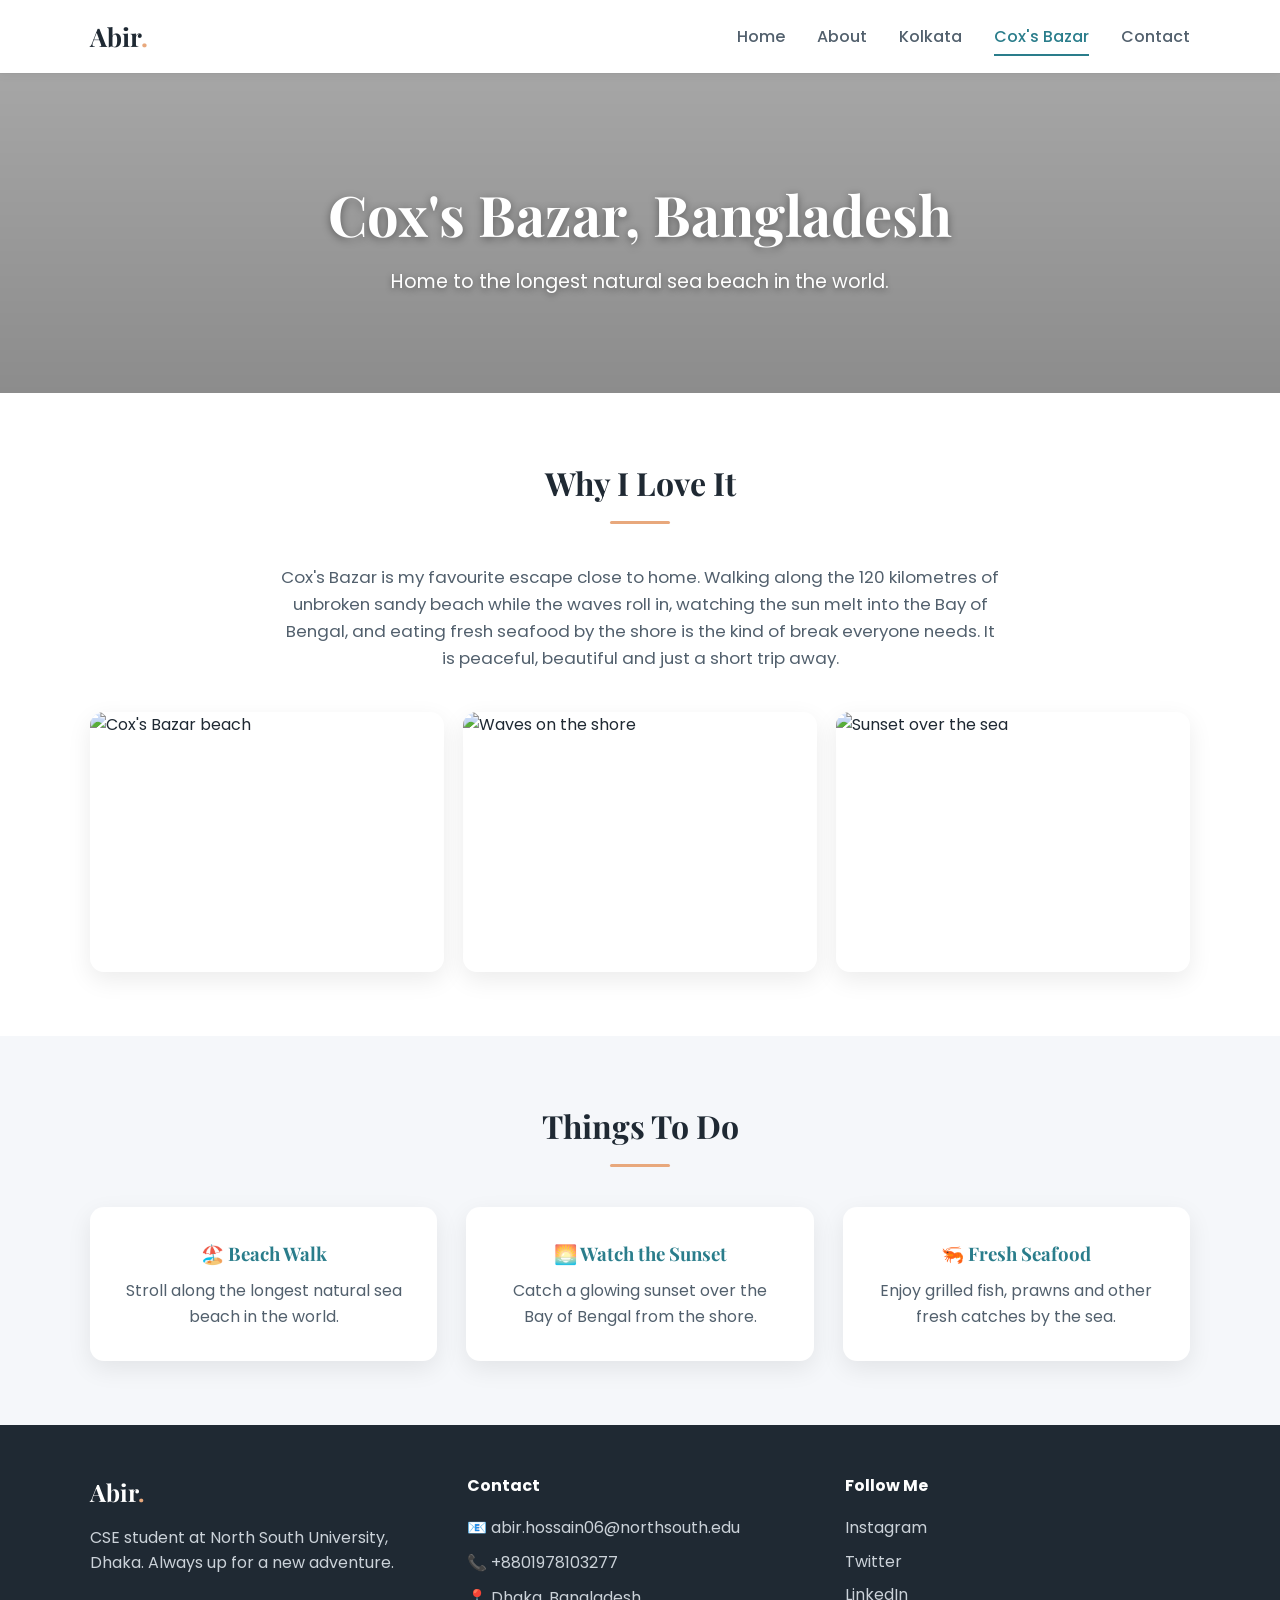
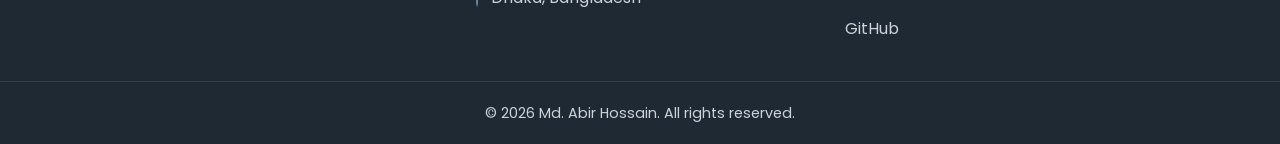
==== coxsbazar.html @ 002c5c0d "Without ai polishing" ====
<!DOCTYPE html>
<html lang="en">
<head>
  <meta charset="UTF-8" />
  <meta name="viewport" content="width=device-width, initial-scale=1.0" />
  <title>Cox's Bazar — Md. Abir Hossain</title>
  <link rel="stylesheet" href="css/style.css" />
</head>
<body>
  <header class="site-header">
    <div class="container nav-wrap">
      <a href="index.html" class="logo">Abir<span>.</span></a>
      <input type="checkbox" id="nav-toggle" class="nav-toggle" />
      <label for="nav-toggle" class="nav-toggle-label"><span></span></label>
      <nav class="main-nav">
        <ul>
          <li><a href="index.html">Home</a></li>
          <li><a href="about.html">About</a></li>
          <li><a href="kolkata.html">Kolkata</a></li>
          <li><a href="coxsbazar.html" class="active">Cox's Bazar</a></li>
          <li><a href="index.html#contact">Contact</a></li>
        </ul>
      </nav>
    </div>
  </header>

  <section
    class="travel-hero"
    style="background-image: linear-gradient(rgba(0,0,0,0.35), rgba(0,0,0,0.45)), url('https://images.unsplash.com/photo-1559494007-9f5847c49d94?auto=format&fit=crop&w=1400&q=80');"
  >
    <div class="container">
      <h1>Cox's Bazar, Bangladesh</h1>
      <p>Home to the longest natural sea beach in the world.</p>
    </div>
  </section>

  <section class="section">
    <div class="container">
      <h2 class="section-title">Why I Love It</h2>
      <p class="intro-text">
        Cox's Bazar is my favourite escape close to home. Walking along the
        120 kilometres of unbroken sandy beach while the waves roll in, watching
        the sun melt into the Bay of Bengal, and eating fresh seafood by the
        shore is the kind of break everyone needs. It is peaceful, beautiful and
        just a short trip away.
      </p>

      <div class="gallery">
        <img src="https://images.unsplash.com/photo-1559494007-9f5847c49d94?auto=format&fit=crop&w=500&q=80" alt="Cox's Bazar beach" />
        <img src="https://images.unsplash.com/photo-1507525428034-b723cf961d3e?auto=format&fit=crop&w=500&q=80" alt="Waves on the shore" />
        <img src="https://images.unsplash.com/photo-1505228395891-9a51e7e86bf6?auto=format&fit=crop&w=500&q=80" alt="Sunset over the sea" />
      </div>
    </div>
  </section>

  <section class="section section-alt">
    <div class="container">
      <h2 class="section-title">Things To Do</h2>
      <div class="card-grid">
        <article class="card">
          <h3>🏖️ Beach Walk</h3>
          <p>Stroll along the longest natural sea beach in the world.</p>
        </article>
        <article class="card">
          <h3>🌅 Watch the Sunset</h3>
          <p>Catch a glowing sunset over the Bay of Bengal from the shore.</p>
        </article>
        <article class="card">
          <h3>🦐 Fresh Seafood</h3>
          <p>Enjoy grilled fish, prawns and other fresh catches by the sea.</p>
        </article>
      </div>
    </div>
  </section>

  <footer id="contact" class="site-footer">
    <div class="container footer-grid">
      <div>
        <h3 class="footer-logo">Abir<span>.</span></h3>
        <p>CSE student at North South University, Dhaka. Always up for a new adventure.</p>
      </div>
      <div>
        <h4>Contact</h4>
        <ul class="footer-list">
          <li>📧 abir.hossain06@northsouth.edu</li>
          <li>📞 +8801978103277</li>
          <li>📍 Dhaka, Bangladesh</li>
        </ul>
      </div>
      <div>
        <h4>Follow Me</h4>
        <ul class="social-links">
          <li><a href="#">Instagram</a></li>
          <li><a href="#">Twitter</a></li>
          <li><a href="#">LinkedIn</a></li>
          <li><a href="#">GitHub</a></li>
        </ul>
      </div>
    </div>
    <div class="footer-bottom">
      <p>&copy; 2026 Md. Abir Hossain. All rights reserved.</p>
    </div>
  </footer>
</body>
</html>
---- css/style.css ----
/* fonts and color variables */
@import url('https://fonts.googleapis.com/css2?family=Poppins:wght@400;500;600;700&family=Playfair+Display:wght@600;700&display=swap');

:root {
  --primary: #2a7d8b;
  --primary-dark: #1f5f6a;
  --accent: #e8a87c;
  --dark: #1f2933;
  --gray: #52606d;
  --light: #f5f7fa;
  --white: #ffffff;
  --shadow: 0 8px 24px rgba(0, 0, 0, 0.08);
  --radius: 14px;
  --transition: 0.3s ease;
}

* {
  margin: 0;
  padding: 0;
  box-sizing: border-box;
}

html {
  scroll-behavior: smooth;
}

body {
  font-family: 'Poppins', sans-serif;
  color: var(--dark);
  line-height: 1.6;
  background: var(--white);
}

h1, h2, h3, .logo, .footer-logo {
  font-family: 'Playfair Display', serif;
}

img {
  max-width: 100%;
  display: block;
}

a {
  text-decoration: none;
  color: inherit;
}

.container {
  width: min(1100px, 90%);
  margin: 0 auto;
}

/* header and navbar */
.site-header {
  position: sticky;
  top: 0;
  z-index: 100;
  background: rgba(255, 255, 255, 0.95);
  backdrop-filter: blur(8px);
  box-shadow: 0 2px 10px rgba(0, 0, 0, 0.05);
}

.nav-wrap {
  display: flex;
  align-items: center;
  justify-content: space-between;
  padding: 1rem 0;
}

.logo {
  font-size: 1.6rem;
  font-weight: 700;
  color: var(--dark);
}

.logo span,
.footer-logo span {
  color: var(--accent);
}

.main-nav ul {
  list-style: none;
  display: flex;
  gap: 2rem;
}

.main-nav a {
  font-weight: 500;
  color: var(--gray);
  position: relative;
  padding: 0.25rem 0;
  transition: color var(--transition);
}

.main-nav a::after {
  content: '';
  position: absolute;
  left: 0;
  bottom: -4px;
  width: 0;
  height: 2px;
  background: var(--primary);
  transition: width var(--transition);
}

.main-nav a:hover {
  color: var(--primary);
}

.main-nav a:hover::after,
.main-nav a.active::after {
  width: 100%;
}

.main-nav a.active {
  color: var(--primary);
}

/* Mobile nav toggle */
.nav-toggle {
  display: none;
}

.nav-toggle-label {
  display: none;
  cursor: pointer;
  width: 28px;
  height: 22px;
  position: relative;
}

.nav-toggle-label span,
.nav-toggle-label span::before,
.nav-toggle-label span::after {
  content: '';
  position: absolute;
  width: 28px;
  height: 3px;
  background: var(--dark);
  border-radius: 2px;
  transition: var(--transition);
}

.nav-toggle-label span {
  top: 50%;
  transform: translateY(-50%);
}

.nav-toggle-label span::before {
  top: -9px;
}

.nav-toggle-label span::after {
  top: 9px;
}

/* hero section */
.hero {
  background: linear-gradient(135deg, var(--light) 0%, #e6eef0 100%);
  padding: 4rem 0;
}

.hero-inner {
  display: flex;
  align-items: center;
  gap: 3rem;
}

.hero-text {
  flex: 1;
}

.eyebrow {
  color: var(--accent);
  font-weight: 600;
  letter-spacing: 1px;
  text-transform: uppercase;
  margin-bottom: 0.5rem;
}

.hero-text h1 {
  font-size: clamp(2.2rem, 5vw, 3.4rem);
  line-height: 1.1;
  margin-bottom: 0.5rem;
}

.hero-text h2 {
  font-family: 'Poppins', sans-serif;
  font-size: 1.2rem;
  font-weight: 500;
  color: var(--primary);
  margin-bottom: 1.2rem;
}

.lead {
  color: var(--gray);
  max-width: 480px;
  margin-bottom: 1.8rem;
}

.hero-buttons {
  display: flex;
  gap: 1rem;
  flex-wrap: wrap;
}

.hero-image {
  flex: 1;
  display: flex;
  justify-content: center;
}

.hero-image img {
  width: 320px;
  height: 320px;
  object-fit: cover;
  border-radius: 50%;
  border: 8px solid var(--white);
  box-shadow: var(--shadow);
}

/* buttons */
.btn {
  display: inline-block;
  padding: 0.75rem 1.6rem;
  border-radius: 50px;
  font-weight: 600;
  transition: var(--transition);
  border: 2px solid transparent;
}

.btn-primary {
  background: var(--primary);
  color: var(--white);
}

.btn-primary:hover {
  background: var(--primary-dark);
  transform: translateY(-3px);
  box-shadow: var(--shadow);
}

.btn-outline {
  border-color: var(--primary);
  color: var(--primary);
}

.btn-outline:hover {
  background: var(--primary);
  color: var(--white);
  transform: translateY(-3px);
}

/* sections */
.section {
  padding: 4rem 0;
}

.section-alt {
  background: var(--light);
}

.section-title {
  text-align: center;
  font-size: 2rem;
  margin-bottom: 2.5rem;
  position: relative;
}

.section-title::after {
  content: '';
  display: block;
  width: 60px;
  height: 3px;
  background: var(--accent);
  margin: 0.8rem auto 0;
  border-radius: 2px;
}

/* cards */
.card-grid {
  display: grid;
  grid-template-columns: repeat(auto-fit, minmax(250px, 1fr));
  gap: 1.8rem;
}

.card {
  background: var(--white);
  padding: 2rem;
  border-radius: var(--radius);
  box-shadow: var(--shadow);
  text-align: center;
  transition: transform var(--transition);
}

.card:hover {
  transform: translateY(-8px);
}

.card-icon {
  font-size: 2.5rem;
  margin-bottom: 1rem;
}

.card h3 {
  margin-bottom: 0.6rem;
  color: var(--primary);
}

.card p {
  color: var(--gray);
}

/* page banner */
.page-banner {
  background: linear-gradient(135deg, var(--primary) 0%, var(--primary-dark) 100%);
  color: var(--white);
  text-align: center;
  padding: 3.5rem 0;
}

.page-banner h1 {
  font-size: 2.6rem;
  margin-bottom: 0.5rem;
}

/* about page */
.about-grid {
  display: grid;
  grid-template-columns: 1fr 1.3fr;
  gap: 3rem;
  align-items: center;
}

.about-image img {
  border-radius: var(--radius);
  box-shadow: var(--shadow);
}

.about-text h2 {
  margin-bottom: 1rem;
}

.about-text p {
  color: var(--gray);
  margin-bottom: 1rem;
}

.about-text h3 {
  margin: 1.5rem 0 0.8rem;
  color: var(--primary);
}

.skill-list {
  list-style: none;
  display: flex;
  flex-wrap: wrap;
  gap: 0.7rem;
}

.skill-list li {
  background: var(--light);
  border: 1px solid #dce3e8;
  padding: 0.45rem 1rem;
  border-radius: 50px;
  font-size: 0.9rem;
  font-weight: 500;
  transition: var(--transition);
}

.skill-list li:hover {
  background: var(--primary);
  color: var(--white);
}

/* timeline */
.timeline {
  display: grid;
  grid-template-columns: repeat(auto-fit, minmax(220px, 1fr));
  gap: 1.5rem;
}

.timeline-item {
  background: var(--white);
  padding: 1.8rem;
  border-radius: var(--radius);
  box-shadow: var(--shadow);
  border-top: 4px solid var(--accent);
}

.timeline-item .year {
  display: inline-block;
  font-weight: 700;
  color: var(--primary);
  font-size: 1.3rem;
  margin-bottom: 0.5rem;
}

/* travel page hero */
.travel-hero {
  background-size: cover;
  background-position: center;
  color: var(--white);
  text-align: center;
  padding: 6rem 0;
}

.travel-hero h1 {
  font-size: clamp(2.2rem, 5vw, 3.5rem);
  margin-bottom: 0.5rem;
  text-shadow: 0 2px 8px rgba(0, 0, 0, 0.4);
}

.travel-hero p {
  font-size: 1.2rem;
  text-shadow: 0 2px 6px rgba(0, 0, 0, 0.4);
}

.intro-text {
  max-width: 720px;
  margin: 0 auto 2.5rem;
  text-align: center;
  color: var(--gray);
  font-size: 1.05rem;
}

/* photo gallery */
.gallery {
  display: grid;
  grid-template-columns: repeat(auto-fit, minmax(220px, 1fr));
  gap: 1.2rem;
}

.gallery img {
  height: 260px;
  width: 100%;
  object-fit: cover;
  border-radius: var(--radius);
  box-shadow: var(--shadow);
  transition: transform var(--transition);
}

.gallery img:hover {
  transform: scale(1.04);
}

/* footer */
.site-footer {
  background: var(--dark);
  color: #cbd2d9;
  padding-top: 3rem;
}

.footer-grid {
  display: grid;
  grid-template-columns: repeat(auto-fit, minmax(220px, 1fr));
  gap: 2rem;
  padding-bottom: 2rem;
}

.footer-logo {
  font-size: 1.5rem;
  color: var(--white);
  margin-bottom: 0.8rem;
}

.site-footer h4 {
  color: var(--white);
  margin-bottom: 1rem;
}

.footer-list,
.social-links {
  list-style: none;
}

.footer-list li {
  margin-bottom: 0.6rem;
}

.social-links li {
  margin-bottom: 0.5rem;
}

.social-links a {
  transition: var(--transition);
}

.social-links a:hover {
  color: var(--accent);
  padding-left: 6px;
}

.footer-bottom {
  border-top: 1px solid rgba(255, 255, 255, 0.1);
  text-align: center;
  padding: 1.2rem 0;
  font-size: 0.9rem;
}

/* responsive breakpoints */
@media (max-width: 820px) {
  .nav-toggle-label {
    display: block;
  }

  .main-nav {
    position: absolute;
    top: 100%;
    left: 0;
    width: 100%;
    background: var(--white);
    box-shadow: var(--shadow);
    max-height: 0;
    overflow: hidden;
    transition: max-height var(--transition);
  }

  .main-nav ul {
    flex-direction: column;
    gap: 0;
    padding: 0.5rem 5%;
  }

  .main-nav li {
    border-bottom: 1px solid var(--light);
  }

  .main-nav a {
    display: block;
    padding: 0.9rem 0;
  }

  .nav-toggle:checked ~ .main-nav {
    max-height: 320px;
  }

  .hero-inner {
    flex-direction: column-reverse;
    text-align: center;
  }

  .lead {
    margin-left: auto;
    margin-right: auto;
  }

  .hero-buttons {
    justify-content: center;
  }

  .about-grid {
    grid-template-columns: 1fr;
  }

  .skill-list {
    justify-content: center;
  }
}

@media (max-width: 480px) {
  .hero-image img {
    width: 240px;
    height: 240px;
  }

  .section {
    padding: 3rem 0;
  }

  .hero-buttons {
    flex-direction: column;
  }

  .btn {
    text-align: center;
  }
}
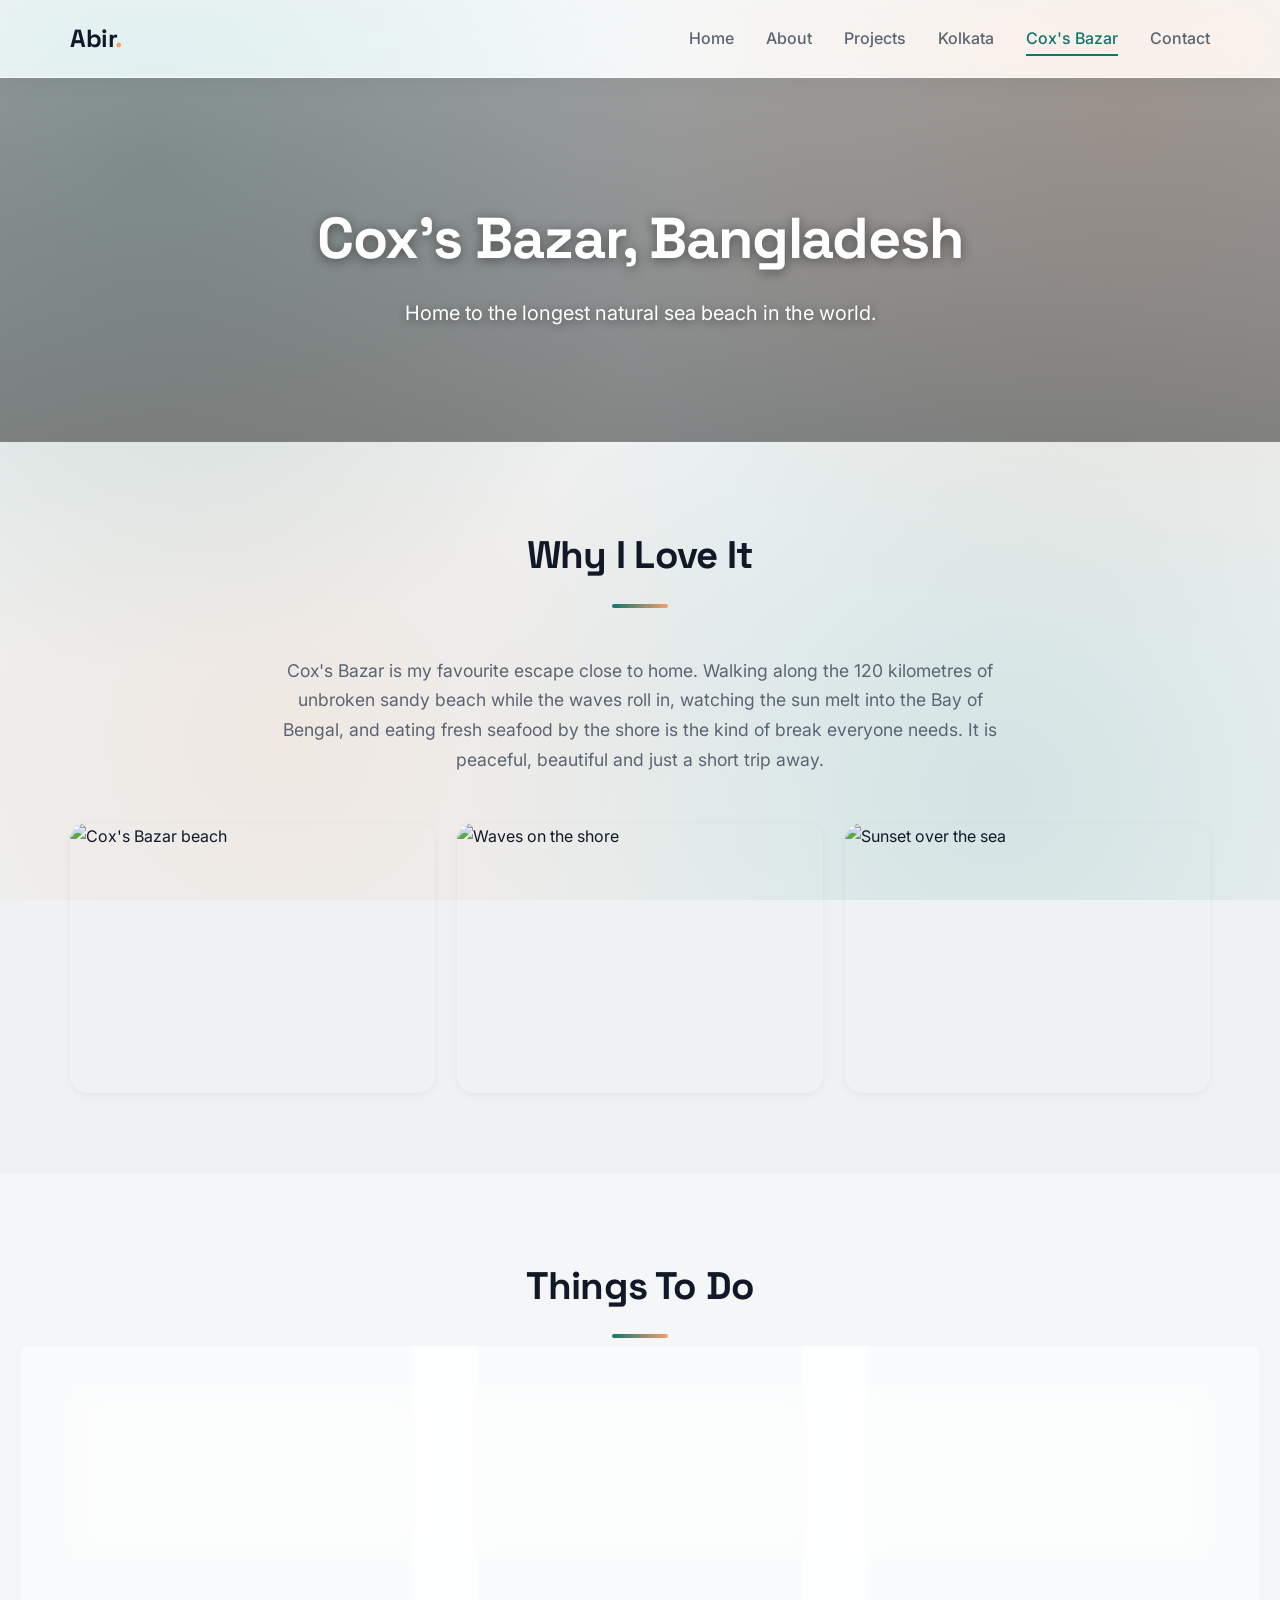
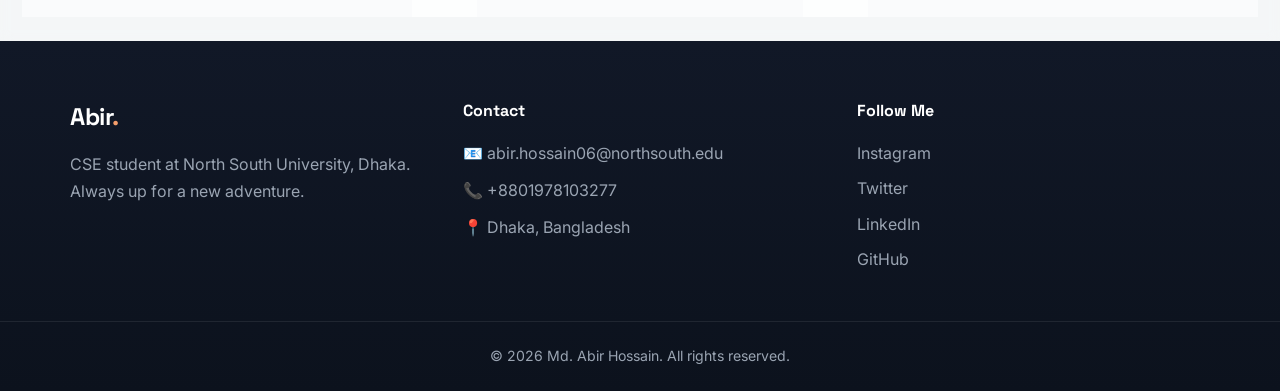
==== commit d6ee921b: "Polished with AI added glass morphism" ====
--- a/coxsbazar.html
+++ b/coxsbazar.html
@@ -16,9 +16,10 @@
         <ul>
           <li><a href="index.html">Home</a></li>
           <li><a href="about.html">About</a></li>
+          <li><a href="projects.html">Projects</a></li>
           <li><a href="kolkata.html">Kolkata</a></li>
           <li><a href="coxsbazar.html" class="active">Cox's Bazar</a></li>
-          <li><a href="index.html#contact">Contact</a></li>
+          <li><a href="contact.html">Contact</a></li>
         </ul>
       </nav>
     </div>
--- a/css/style.css
+++ b/css/style.css
@@ -1,17 +1,26 @@
 /* fonts and color variables */
-@import url('https://fonts.googleapis.com/css2?family=Poppins:wght@400;500;600;700&family=Playfair+Display:wght@600;700&display=swap');
+@import url('https://fonts.googleapis.com/css2?family=Inter:wght@400;500;600;700&family=Space+Grotesk:wght@500;600;700&display=swap');
 
 :root {
-  --primary: #2a7d8b;
-  --primary-dark: #1f5f6a;
-  --accent: #e8a87c;
-  --dark: #1f2933;
-  --gray: #52606d;
-  --light: #f5f7fa;
+  --primary: #0f766e;
+  --primary-dark: #0b5650;
+  --accent: #f59e6b;
+  --accent-soft: #fde8d8;
+  --dark: #111827;
+  --gray: #5b6472;
+  --light: #f4f6f8;
+  --border: #e6eaef;
   --white: #ffffff;
-  --shadow: 0 8px 24px rgba(0, 0, 0, 0.08);
-  --radius: 14px;
-  --transition: 0.3s ease;
+  --shadow-sm: 0 2px 8px rgba(17, 24, 39, 0.05);
+  --shadow: 0 12px 32px rgba(17, 24, 39, 0.08);
+  --shadow-lg: 0 24px 60px rgba(17, 24, 39, 0.12);
+  --radius: 18px;
+  --radius-sm: 12px;
+  --transition: 0.3s cubic-bezier(0.4, 0, 0.2, 1);
+  --glass-bg: rgba(255, 255, 255, 0.55);
+  --glass-border: rgba(255, 255, 255, 0.6);
+  --glass-shadow: 0 8px 32px rgba(17, 24, 39, 0.12);
+  --glass-blur: blur(18px) saturate(160%);
 }
 
 * {
@@ -25,14 +34,22 @@
 }
 
 body {
-  font-family: 'Poppins', sans-serif;
+  font-family: 'Inter', sans-serif;
   color: var(--dark);
-  line-height: 1.6;
-  background: var(--white);
+  line-height: 1.7;
+  background: #eef2f3;
+  background-image:
+    radial-gradient(circle at 12% 18%, rgba(15, 118, 110, 0.16), transparent 38%),
+    radial-gradient(circle at 88% 12%, rgba(245, 158, 107, 0.18), transparent 40%),
+    radial-gradient(circle at 78% 88%, rgba(15, 118, 110, 0.12), transparent 42%),
+    radial-gradient(circle at 22% 82%, rgba(245, 158, 107, 0.12), transparent 42%);
+  background-attachment: fixed;
+  -webkit-font-smoothing: antialiased;
 }
 
 h1, h2, h3, .logo, .footer-logo {
-  font-family: 'Playfair Display', serif;
+  font-family: 'Space Grotesk', sans-serif;
+  letter-spacing: -0.02em;
 }
 
 img {
@@ -46,7 +63,7 @@
 }
 
 .container {
-  width: min(1100px, 90%);
+  width: min(1140px, 90%);
   margin: 0 auto;
 }
 
@@ -55,20 +72,22 @@
   position: sticky;
   top: 0;
   z-index: 100;
-  background: rgba(255, 255, 255, 0.95);
-  backdrop-filter: blur(8px);
-  box-shadow: 0 2px 10px rgba(0, 0, 0, 0.05);
+  background: rgba(255, 255, 255, 0.45);
+  backdrop-filter: var(--glass-blur);
+  -webkit-backdrop-filter: var(--glass-blur);
+  border-bottom: 1px solid var(--glass-border);
+  box-shadow: 0 4px 24px rgba(17, 24, 39, 0.06);
 }
 
 .nav-wrap {
   display: flex;
   align-items: center;
   justify-content: space-between;
-  padding: 1rem 0;
+  padding: 1.1rem 0;
 }
 
 .logo {
-  font-size: 1.6rem;
+  font-size: 1.55rem;
   font-weight: 700;
   color: var(--dark);
 }
@@ -156,14 +175,40 @@
 
 /* hero section */
 .hero {
-  background: linear-gradient(135deg, var(--light) 0%, #e6eef0 100%);
-  padding: 4rem 0;
+  position: relative;
+  padding: 5.5rem 0;
+  overflow: hidden;
+}
+
+.hero::before {
+  content: '';
+  position: absolute;
+  top: -120px;
+  right: -80px;
+  width: 380px;
+  height: 380px;
+  background: radial-gradient(circle, rgba(15, 118, 110, 0.18), transparent 70%);
+  border-radius: 50%;
+  pointer-events: none;
+}
+
+.hero::after {
+  content: '';
+  position: absolute;
+  bottom: -140px;
+  left: -100px;
+  width: 320px;
+  height: 320px;
+  background: radial-gradient(circle, rgba(245, 158, 107, 0.22), transparent 70%);
+  border-radius: 50%;
+  pointer-events: none;
 }
 
 .hero-inner {
+  position: relative;
   display: flex;
   align-items: center;
-  gap: 3rem;
+  gap: 3.5rem;
 }
 
 .hero-text {
@@ -171,31 +216,37 @@
 }
 
 .eyebrow {
-  color: var(--accent);
+  display: inline-block;
+  color: var(--primary);
   font-weight: 600;
-  letter-spacing: 1px;
+  letter-spacing: 2px;
   text-transform: uppercase;
-  margin-bottom: 0.5rem;
+  font-size: 0.8rem;
+  padding: 0.35rem 0.9rem;
+  background: rgba(15, 118, 110, 0.08);
+  border-radius: 50px;
+  margin-bottom: 1rem;
 }
 
 .hero-text h1 {
-  font-size: clamp(2.2rem, 5vw, 3.4rem);
-  line-height: 1.1;
-  margin-bottom: 0.5rem;
+  font-size: clamp(2.4rem, 5.5vw, 3.8rem);
+  line-height: 1.05;
+  margin-bottom: 0.6rem;
 }
 
 .hero-text h2 {
-  font-family: 'Poppins', sans-serif;
+  font-family: 'Inter', sans-serif;
   font-size: 1.2rem;
   font-weight: 500;
   color: var(--primary);
-  margin-bottom: 1.2rem;
+  margin-bottom: 1.3rem;
+  letter-spacing: 0;
 }
 
 .lead {
   color: var(--gray);
   max-width: 480px;
-  margin-bottom: 1.8rem;
+  margin-bottom: 2rem;
 }
 
 .hero-buttons {
@@ -211,33 +262,39 @@
 }
 
 .hero-image img {
-  width: 320px;
-  height: 320px;
+  width: 340px;
+  height: 340px;
   object-fit: cover;
-  border-radius: 50%;
-  border: 8px solid var(--white);
-  box-shadow: var(--shadow);
+  border-radius: 32px;
+  border: 1px solid var(--glass-border);
+  box-shadow: var(--glass-shadow);
+  transition: transform var(--transition);
+}
+
+.hero-image img:hover {
+  transform: translateY(-6px) rotate(-1deg);
 }
 
 /* buttons */
 .btn {
   display: inline-block;
-  padding: 0.75rem 1.6rem;
+  padding: 0.8rem 1.8rem;
   border-radius: 50px;
   font-weight: 600;
+  font-size: 0.95rem;
   transition: var(--transition);
   border: 2px solid transparent;
 }
 
 .btn-primary {
-  background: var(--primary);
+  background: linear-gradient(135deg, var(--primary) 0%, var(--primary-dark) 100%);
   color: var(--white);
+  box-shadow: 0 8px 20px rgba(15, 118, 110, 0.25);
 }
 
 .btn-primary:hover {
-  background: var(--primary-dark);
   transform: translateY(-3px);
-  box-shadow: var(--shadow);
+  box-shadow: 0 14px 28px rgba(15, 118, 110, 0.35);
 }
 
 .btn-outline {
@@ -249,92 +306,423 @@
   background: var(--primary);
   color: var(--white);
   transform: translateY(-3px);
+  box-shadow: 0 12px 24px rgba(15, 118, 110, 0.25);
 }
 
 /* sections */
 .section {
-  padding: 4rem 0;
+  padding: 5rem 0;
 }
 
 .section-alt {
-  background: var(--light);
+  background: rgba(255, 255, 255, 0.35);
+  backdrop-filter: blur(6px);
+  -webkit-backdrop-filter: blur(6px);
 }
 
 .section-title {
   text-align: center;
-  font-size: 2rem;
-  margin-bottom: 2.5rem;
+  font-size: clamp(1.8rem, 4vw, 2.4rem);
+  margin-bottom: 3rem;
   position: relative;
 }
 
 .section-title::after {
   content: '';
   display: block;
-  width: 60px;
-  height: 3px;
-  background: var(--accent);
-  margin: 0.8rem auto 0;
-  border-radius: 2px;
+  width: 56px;
+  height: 4px;
+  background: linear-gradient(90deg, var(--primary), var(--accent));
+  margin: 1rem auto 0;
+  border-radius: 4px;
 }
 
 /* cards */
 .card-grid {
   display: grid;
   grid-template-columns: repeat(auto-fit, minmax(250px, 1fr));
-  gap: 1.8rem;
+  gap: 2rem;
 }
 
 .card {
-  background: var(--white);
-  padding: 2rem;
+  background: var(--glass-bg);
+  backdrop-filter: var(--glass-blur);
+  -webkit-backdrop-filter: var(--glass-blur);
+  padding: 2.4rem 2rem;
   border-radius: var(--radius);
-  box-shadow: var(--shadow);
+  box-shadow: var(--glass-shadow);
+  border: 1px solid var(--glass-border);
   text-align: center;
-  transition: transform var(--transition);
+  transition: transform var(--transition), box-shadow var(--transition);
 }
 
 .card:hover {
-  transform: translateY(-8px);
+  transform: translateY(-10px);
+  box-shadow: var(--shadow-lg);
 }
 
 .card-icon {
-  font-size: 2.5rem;
-  margin-bottom: 1rem;
+  display: inline-flex;
+  align-items: center;
+  justify-content: center;
+  width: 70px;
+  height: 70px;
+  font-size: 2rem;
+  margin-bottom: 1.2rem;
+  background: linear-gradient(135deg, rgba(255, 255, 255, 0.7), rgba(253, 232, 216, 0.6));
+  border: 1px solid var(--glass-border);
+  border-radius: 20px;
 }
 
 .card h3 {
   margin-bottom: 0.6rem;
-  color: var(--primary);
+  color: var(--dark);
 }
 
 .card p {
   color: var(--gray);
 }
 
+/* place cards on home page */
+.place-card {
+  background: var(--glass-bg);
+  backdrop-filter: var(--glass-blur);
+  -webkit-backdrop-filter: var(--glass-blur);
+  border-radius: var(--radius);
+  overflow: hidden;
+  box-shadow: var(--glass-shadow);
+  border: 1px solid var(--glass-border);
+  transition: transform var(--transition), box-shadow var(--transition);
+}
+
+.place-card:hover {
+  transform: translateY(-10px);
+  box-shadow: var(--shadow-lg);
+}
+
+.place-card img {
+  height: 230px;
+  width: 100%;
+  object-fit: cover;
+  transition: transform 0.6s ease;
+}
+
+.place-card:hover img {
+  transform: scale(1.07);
+}
+
+.place-card-body {
+  padding: 1.6rem;
+}
+
+.place-card-body h3 {
+  margin-bottom: 0.5rem;
+}
+
+.place-card-body p {
+  color: var(--gray);
+  margin-bottom: 1rem;
+}
+
+.link-arrow {
+  display: inline-block;
+  color: var(--primary);
+  font-weight: 600;
+  transition: var(--transition);
+}
+
+.link-arrow:hover {
+  color: var(--accent);
+  transform: translateX(4px);
+}
+
+/* stats strip */
+.stats {
+  background: linear-gradient(135deg, var(--primary) 0%, var(--primary-dark) 100%);
+  color: var(--white);
+  padding: 3.5rem 0;
+}
+
+.stats-grid {
+  display: grid;
+  grid-template-columns: repeat(auto-fit, minmax(150px, 1fr));
+  gap: 1.5rem;
+  text-align: center;
+}
+
+.stat-number {
+  display: block;
+  font-family: 'Space Grotesk', sans-serif;
+  font-size: 2.6rem;
+  font-weight: 700;
+}
+
+.stat-label {
+  font-size: 0.9rem;
+  letter-spacing: 0.5px;
+  opacity: 0.85;
+}
+
+/* call to action */
+.cta {
+  position: relative;
+  background: linear-gradient(135deg, #111827 0%, #1e293b 100%);
+  color: var(--white);
+  text-align: center;
+  padding: 5rem 0;
+  overflow: hidden;
+}
+
+.cta::before {
+  content: '';
+  position: absolute;
+  top: -100px;
+  right: -60px;
+  width: 300px;
+  height: 300px;
+  background: radial-gradient(circle, rgba(245, 158, 107, 0.25), transparent 70%);
+  border-radius: 50%;
+}
+
+.cta h2 {
+  position: relative;
+  font-size: clamp(1.8rem, 4vw, 2.4rem);
+  margin-bottom: 0.6rem;
+}
+
+.cta p {
+  position: relative;
+  color: #cbd2d9;
+  margin-bottom: 1.8rem;
+}
+
+.btn-light {
+  position: relative;
+  background: var(--white);
+  color: var(--dark);
+}
+
+.btn-light:hover {
+  background: var(--accent);
+  color: var(--white);
+  transform: translateY(-3px);
+  box-shadow: 0 12px 24px rgba(245, 158, 107, 0.35);
+}
+
+/* project cards */
+.project-card {
+  background: var(--glass-bg);
+  backdrop-filter: var(--glass-blur);
+  -webkit-backdrop-filter: var(--glass-blur);
+  border-radius: var(--radius);
+  overflow: hidden;
+  box-shadow: var(--glass-shadow);
+  border: 1px solid var(--glass-border);
+  transition: transform var(--transition), box-shadow var(--transition);
+  display: flex;
+  flex-direction: column;
+}
+
+.project-card:hover {
+  transform: translateY(-10px);
+  box-shadow: var(--shadow-lg);
+}
+
+.project-thumb {
+  overflow: hidden;
+  height: 200px;
+}
+
+.project-thumb img {
+  width: 100%;
+  height: 100%;
+  object-fit: cover;
+  transition: transform 0.6s ease;
+}
+
+.project-card:hover .project-thumb img {
+  transform: scale(1.08);
+}
+
+.project-body {
+  padding: 1.6rem;
+  display: flex;
+  flex-direction: column;
+  flex: 1;
+}
+
+.project-body h3 {
+  margin-bottom: 0.5rem;
+  color: var(--dark);
+}
+
+.project-body p {
+  color: var(--gray);
+  margin-bottom: 1rem;
+}
+
+.tag-row {
+  display: flex;
+  flex-wrap: wrap;
+  gap: 0.5rem;
+  margin-bottom: 1rem;
+}
+
+.tag {
+  background: rgba(253, 232, 216, 0.7);
+  border: 1px solid rgba(245, 158, 107, 0.35);
+  color: #b45c2e;
+  font-size: 0.78rem;
+  font-weight: 600;
+  padding: 0.3rem 0.8rem;
+  border-radius: 50px;
+}
+
+.project-body .link-arrow {
+  margin-top: auto;
+}
+
+/* contact page */
+.contact-grid {
+  display: grid;
+  grid-template-columns: 1fr 1.2fr;
+  gap: 3rem;
+  align-items: start;
+}
+
+.contact-info h2 {
+  margin-bottom: 1rem;
+}
+
+.contact-info p {
+  color: var(--gray);
+  margin-bottom: 1.5rem;
+}
+
+.contact-details {
+  list-style: none;
+  margin-bottom: 1.5rem;
+}
+
+.contact-details li {
+  display: flex;
+  align-items: center;
+  gap: 0.7rem;
+  margin-bottom: 0.8rem;
+  color: var(--gray);
+}
+
+.contact-socials {
+  display: flex;
+  flex-wrap: wrap;
+  gap: 0.8rem;
+}
+
+.contact-socials a {
+  background: var(--glass-bg);
+  backdrop-filter: var(--glass-blur);
+  -webkit-backdrop-filter: var(--glass-blur);
+  border: 1px solid var(--glass-border);
+  padding: 0.5rem 1rem;
+  border-radius: 50px;
+  font-weight: 500;
+  color: var(--primary);
+  transition: var(--transition);
+}
+
+.contact-socials a:hover {
+  background: var(--primary);
+  color: var(--white);
+}
+
+.contact-form {
+  background: var(--glass-bg);
+  backdrop-filter: var(--glass-blur);
+  -webkit-backdrop-filter: var(--glass-blur);
+  padding: 2.2rem;
+  border-radius: var(--radius);
+  box-shadow: var(--glass-shadow);
+  border: 1px solid var(--glass-border);
+}
+
+.form-group {
+  margin-bottom: 1.2rem;
+}
+
+.form-group label {
+  display: block;
+  font-weight: 500;
+  margin-bottom: 0.4rem;
+}
+
+.form-group input,
+.form-group textarea {
+  width: 100%;
+  padding: 0.8rem 1rem;
+  border: 1px solid var(--glass-border);
+  border-radius: var(--radius-sm);
+  font-family: inherit;
+  font-size: 1rem;
+  background: rgba(255, 255, 255, 0.5);
+  transition: var(--transition);
+}
+
+.form-group input:focus,
+.form-group textarea:focus {
+  outline: none;
+  background: rgba(255, 255, 255, 0.85);
+  border-color: var(--primary);
+  box-shadow: 0 0 0 4px rgba(15, 118, 110, 0.12);
+}
+
+.form-group textarea {
+  resize: vertical;
+}
+
 /* page banner */
 .page-banner {
+  position: relative;
   background: linear-gradient(135deg, var(--primary) 0%, var(--primary-dark) 100%);
   color: var(--white);
   text-align: center;
-  padding: 3.5rem 0;
+  padding: 4.5rem 0;
+  overflow: hidden;
+}
+
+.page-banner::before {
+  content: '';
+  position: absolute;
+  top: -80px;
+  right: -40px;
+  width: 260px;
+  height: 260px;
+  background: radial-gradient(circle, rgba(245, 158, 107, 0.25), transparent 70%);
+  border-radius: 50%;
 }
 
 .page-banner h1 {
-  font-size: 2.6rem;
+  position: relative;
+  font-size: clamp(2rem, 5vw, 2.8rem);
   margin-bottom: 0.5rem;
+}
+
+.page-banner p {
+  position: relative;
+  opacity: 0.9;
 }
 
 /* about page */
 .about-grid {
   display: grid;
   grid-template-columns: 1fr 1.3fr;
-  gap: 3rem;
+  gap: 3.5rem;
   align-items: center;
 }
 
 .about-image img {
   border-radius: var(--radius);
-  box-shadow: var(--shadow);
+  border: 1px solid var(--glass-border);
+  box-shadow: var(--glass-shadow);
 }
 
 .about-text h2 {
@@ -359,9 +747,11 @@
 }
 
 .skill-list li {
-  background: var(--light);
-  border: 1px solid #dce3e8;
-  padding: 0.45rem 1rem;
+  background: var(--glass-bg);
+  backdrop-filter: var(--glass-blur);
+  -webkit-backdrop-filter: var(--glass-blur);
+  border: 1px solid var(--glass-border);
+  padding: 0.5rem 1.1rem;
   border-radius: 50px;
   font-size: 0.9rem;
   font-weight: 500;
@@ -371,28 +761,40 @@
 .skill-list li:hover {
   background: var(--primary);
   color: var(--white);
+  border-color: var(--primary);
+  transform: translateY(-2px);
 }
 
 /* timeline */
 .timeline {
   display: grid;
   grid-template-columns: repeat(auto-fit, minmax(220px, 1fr));
-  gap: 1.5rem;
+  gap: 1.8rem;
 }
 
 .timeline-item {
-  background: var(--white);
-  padding: 1.8rem;
+  background: var(--glass-bg);
+  backdrop-filter: var(--glass-blur);
+  -webkit-backdrop-filter: var(--glass-blur);
+  padding: 2rem 1.8rem;
   border-radius: var(--radius);
-  box-shadow: var(--shadow);
+  box-shadow: var(--glass-shadow);
+  border: 1px solid var(--glass-border);
   border-top: 4px solid var(--accent);
+  transition: transform var(--transition), box-shadow var(--transition);
+}
+
+.timeline-item:hover {
+  transform: translateY(-6px);
+  box-shadow: var(--shadow-lg);
 }
 
 .timeline-item .year {
   display: inline-block;
+  font-family: 'Space Grotesk', sans-serif;
   font-weight: 700;
   color: var(--primary);
-  font-size: 1.3rem;
+  font-size: 1.4rem;
   margin-bottom: 0.5rem;
 }
 
@@ -402,60 +804,61 @@
   background-position: center;
   color: var(--white);
   text-align: center;
-  padding: 6rem 0;
+  padding: 7rem 0;
 }
 
 .travel-hero h1 {
-  font-size: clamp(2.2rem, 5vw, 3.5rem);
+  font-size: clamp(2.4rem, 5.5vw, 3.6rem);
   margin-bottom: 0.5rem;
-  text-shadow: 0 2px 8px rgba(0, 0, 0, 0.4);
+  text-shadow: 0 2px 12px rgba(0, 0, 0, 0.45);
 }
 
 .travel-hero p {
-  font-size: 1.2rem;
-  text-shadow: 0 2px 6px rgba(0, 0, 0, 0.4);
+  font-size: 1.25rem;
+  text-shadow: 0 2px 8px rgba(0, 0, 0, 0.45);
 }
 
 .intro-text {
   max-width: 720px;
-  margin: 0 auto 2.5rem;
+  margin: 0 auto 3rem;
   text-align: center;
   color: var(--gray);
-  font-size: 1.05rem;
+  font-size: 1.1rem;
 }
 
 /* photo gallery */
 .gallery {
   display: grid;
   grid-template-columns: repeat(auto-fit, minmax(220px, 1fr));
-  gap: 1.2rem;
+  gap: 1.4rem;
 }
 
 .gallery img {
-  height: 260px;
+  height: 270px;
   width: 100%;
   object-fit: cover;
   border-radius: var(--radius);
-  box-shadow: var(--shadow);
-  transition: transform var(--transition);
+  box-shadow: var(--shadow-sm);
+  transition: transform var(--transition), box-shadow var(--transition);
 }
 
 .gallery img:hover {
   transform: scale(1.04);
+  box-shadow: var(--shadow-lg);
 }
 
 /* footer */
 .site-footer {
-  background: var(--dark);
-  color: #cbd2d9;
-  padding-top: 3rem;
+  background: linear-gradient(180deg, #111827 0%, #0c121d 100%);
+  color: #9aa4b2;
+  padding-top: 3.5rem;
 }
 
 .footer-grid {
   display: grid;
   grid-template-columns: repeat(auto-fit, minmax(220px, 1fr));
-  gap: 2rem;
-  padding-bottom: 2rem;
+  gap: 2.5rem;
+  padding-bottom: 2.5rem;
 }
 
 .footer-logo {
@@ -467,6 +870,7 @@
 .site-footer h4 {
   color: var(--white);
   margin-bottom: 1rem;
+  font-family: 'Space Grotesk', sans-serif;
 }
 
 .footer-list,
@@ -492,10 +896,10 @@
 }
 
 .footer-bottom {
-  border-top: 1px solid rgba(255, 255, 255, 0.1);
+  border-top: 1px solid rgba(255, 255, 255, 0.08);
   text-align: center;
-  padding: 1.2rem 0;
-  font-size: 0.9rem;
+  padding: 1.4rem 0;
+  font-size: 0.88rem;
 }
 
 /* responsive breakpoints */
@@ -509,8 +913,11 @@
     top: 100%;
     left: 0;
     width: 100%;
-    background: var(--white);
-    box-shadow: var(--shadow);
+    background: rgba(255, 255, 255, 0.7);
+    backdrop-filter: var(--glass-blur);
+    -webkit-backdrop-filter: var(--glass-blur);
+    border-bottom: 1px solid var(--glass-border);
+    box-shadow: var(--glass-shadow);
     max-height: 0;
     overflow: hidden;
     transition: max-height var(--transition);
@@ -532,7 +939,7 @@
   }
 
   .nav-toggle:checked ~ .main-nav {
-    max-height: 320px;
+    max-height: 420px;
   }
 
   .hero-inner {
@@ -550,6 +957,10 @@
   }
 
   .about-grid {
+    grid-template-columns: 1fr;
+  }
+
+  .contact-grid {
     grid-template-columns: 1fr;
   }
 
@@ -576,3 +987,35 @@
     text-align: center;
   }
 }
+
+/* subtle entrance animations */
+@keyframes fadeUp {
+  from {
+    opacity: 0;
+    transform: translateY(24px);
+  }
+  to {
+    opacity: 1;
+    transform: translateY(0);
+  }
+}
+
+.hero-text,
+.hero-image,
+.section-title,
+.card,
+.place-card,
+.project-card,
+.timeline-item,
+.gallery img,
+.contact-info,
+.contact-form {
+  animation: fadeUp 0.7s ease both;
+}
+
+@media (prefers-reduced-motion: reduce) {
+  * {
+    animation: none !important;
+    scroll-behavior: auto;
+  }
+}
